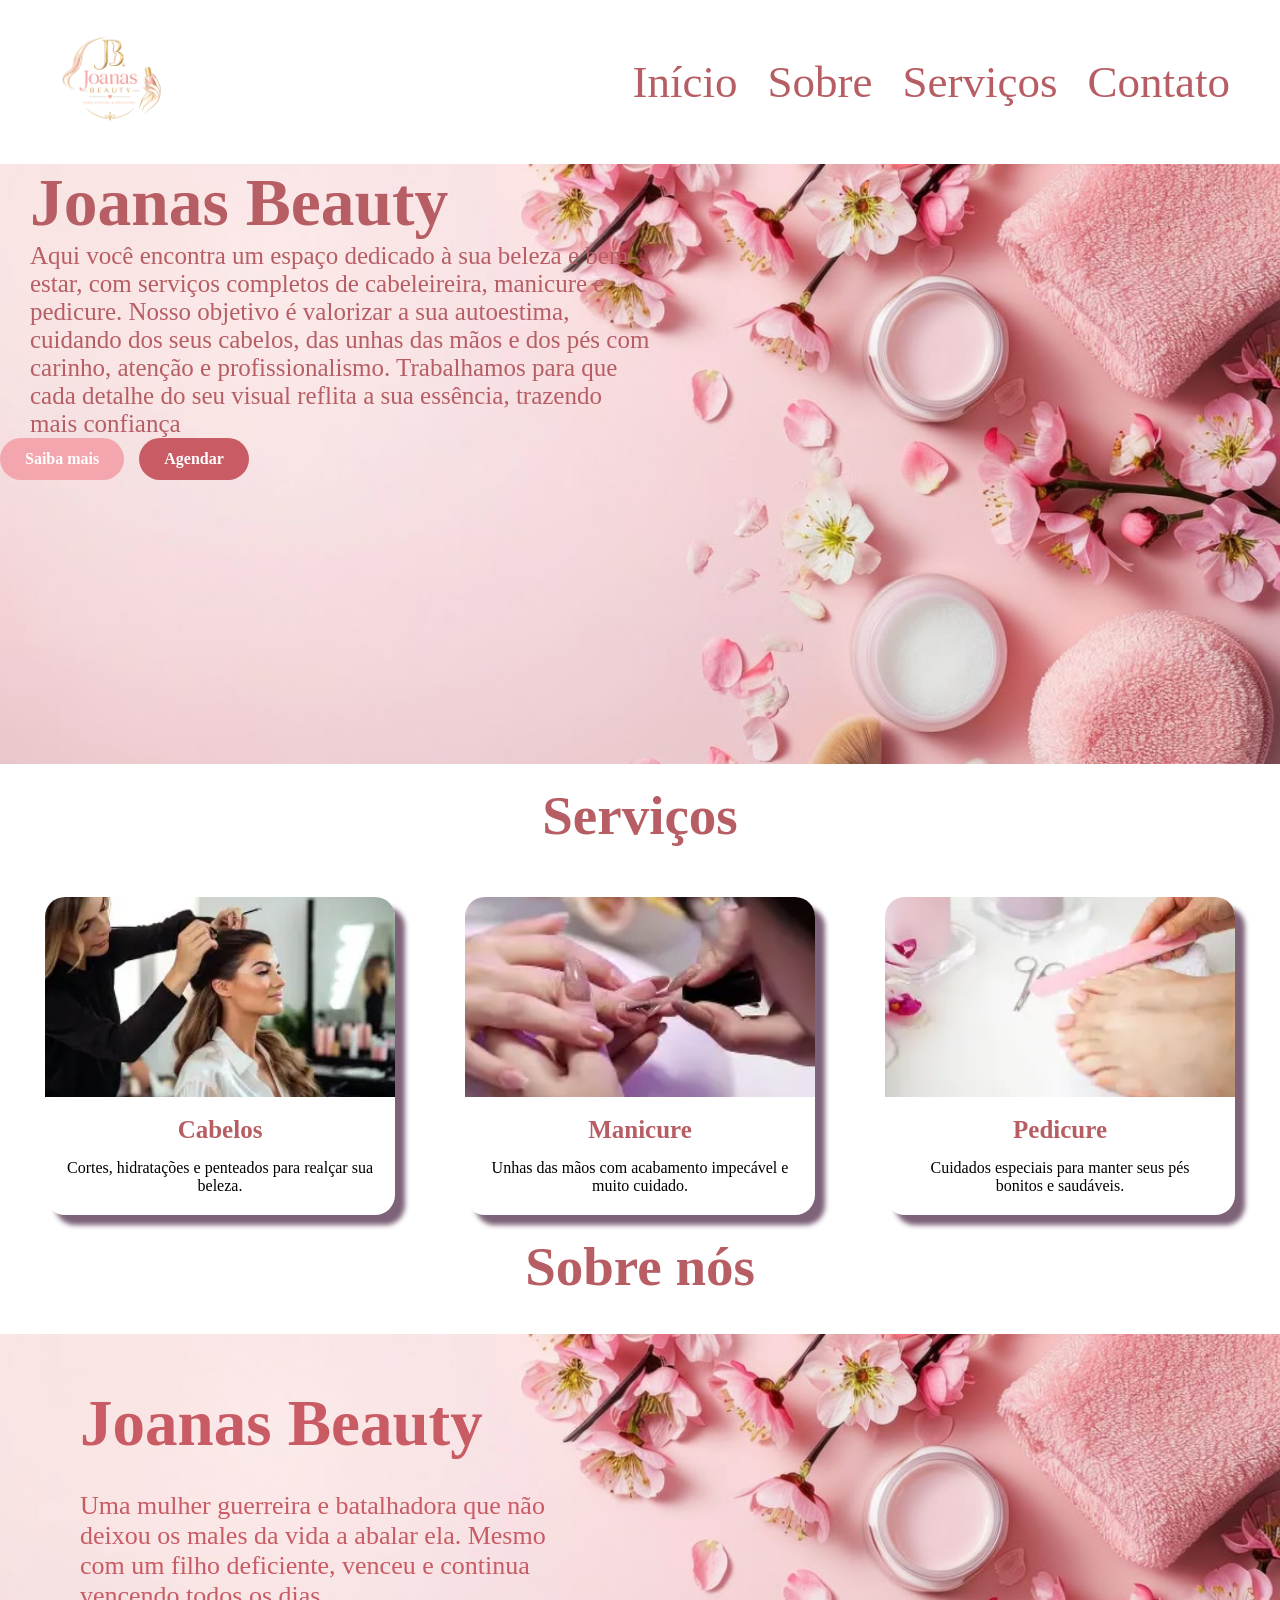
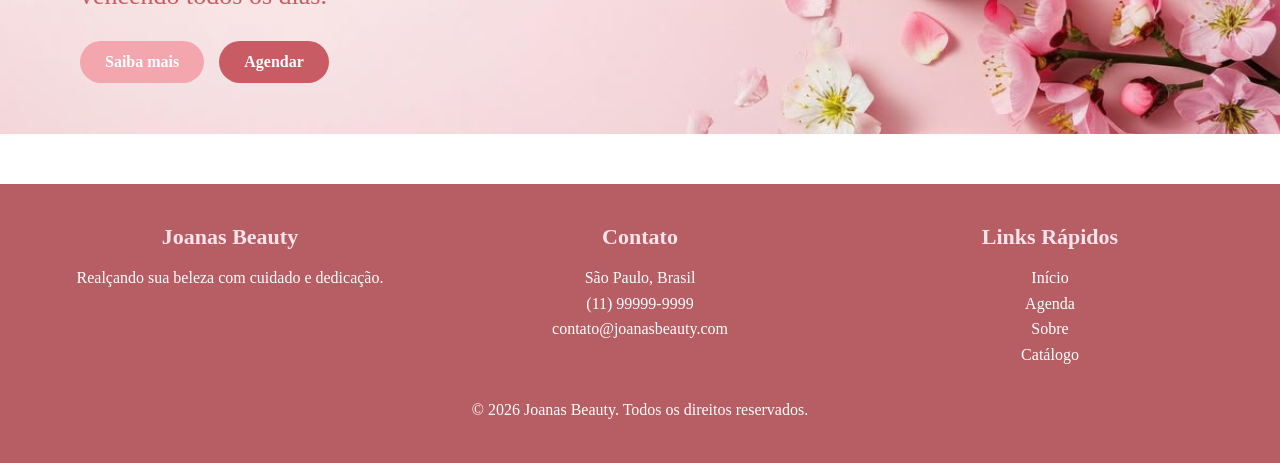
==== index.html @ b9436a94 "trespontozero" ====
<!DOCTYPE html>
<html lang="pt-br">
<head>
    <meta charset="UTF-8">
    <meta name="viewport" content="width=device-width, initial-scale=1.0">
    <title>Início</title>
    <link rel="stylesheet" href="./style.css">
</head>
<body>
    <header>
        <div class="joa">
            <img src="./imagens/ChatGPT Image 19 de jun. de 2026, 20_12_40.png" alt="Logo">
        </div>
        <nav>
            <a href="./index.html">Início</a>
     <a href="#">Sobre</a>
    <a href="./serviços.html">Serviços</a>
    <a href="#">Contato</a>
     </nav>
    </header>
<section class="banner2">
    <div class="pedro">
<h1>Joanas Beauty</h1>
<p>Aqui você encontra um espaço dedicado à sua beleza e bem-estar, com serviços completos de cabeleireira, manicure e pedicure. Nosso objetivo é valorizar a sua autoestima, cuidando dos seus cabelos, das unhas das mãos e dos pés com carinho, atenção e profissionalismo. Trabalhamos para que cada detalhe do seu visual reflita a sua essência, trazendo mais confiança</p>
</div>
<div class="botoes">
            <a href="#" class="btn1">Saiba mais</a>
            <a href="#" class="btn2">Agendar</a>
        </div>
</section>


<h1 class="you">Serviços</h1>
 <div class="cards">
    
<div class="card">
<img src="./imagens/salão.webp" alt="Cabelo">
<h3>Cabelos</h3>
    <p>Cortes, hidratações e penteados para realçar sua beleza.</p>
    </div>

<div class="card">
<img src="./imagens/manicure.webp" alt="Manicure">
<h3>Manicure</h3>
    <p>Unhas das mãos com acabamento impecável e muito cuidado.</p>
    </div>

<div class="card">
<img src="./imagens/pés.webp" alt="Pedicure">
<h3>Pedicure</h3>
    <p>Cuidados especiais para manter seus pés bonitos e saudáveis.</p>
    </div>
</div>
</div>
<h1 class="you">Sobre nós</h1>
<section class="banner1">

    <div class="textos">
        <h1>Joanas Beauty</h1>

        <p>
            Uma mulher guerreira e batalhadora que não deixou os males da vida a abalar ela.
            Mesmo com um filho deficiente, venceu e continua vencendo todos os dias.
        </p>

        <div class="botoes">
            <a href="./sobre" class="btn1">Saiba mais</a>
            <a href="#" class="btn2">Agendar</a>
        </div>
    </div>

</section>

<footer>
  <div class="footer-container">
    <div class="footer-section">
      <h3>Joanas Beauty</h3>
      <p>Realçando sua beleza com cuidado e dedicação.</p>
    </div>
    <div class="footer-section">
      <h3>Contato</h3>
      <p>São Paulo, Brasil</p>
      <p>(11) 99999-9999</p>
      <p>contato@joanasbeauty.com</p>
    </div>
    <div class="footer-section">
      <h3>Links Rápidos</h3>
      <a href="#">Início</a><br>
      <a href="#">Agenda</a><br>
      <a href="#">Sobre</a><br>
      <a href="#">Catálogo</a>
    </div>
  </div>
  <div class="copy">
    <p>&copy; 2026 Joanas Beauty. Todos os direitos reservados.</p>
  </div>
</footer>

</body>
</html>
---- style.css ----
*{
    margin: 0;
    padding: 0;
    box-sizing: border-box;
}
header{
    display: flex;
    justify-content: space-between;
    align-items: center;
    padding: 20px 50px;
    background-color: #ffffff;
    box-shadow: 1px 15px 15px -1px rgba(112, 5, 64, 0.53);
}
.joa img{
    width: 120px;
    height: auto;
}
nav{
    display: flex;
    gap: 30px;
}
nav a{
    text-decoration: none;
    color: #b75e64;
    font-size: 45px;
}
.banner2{
    background-image: url("./imagens/banner2.jpg");
    background-size: cover; 
    height: 600px;
}
.pedro {
    font-size: 45px;        
    padding-left: 30px;
    color: #b75e64;
}
.pedro p{
    color: #b75e64;
    width: 50%;
    font-size: 25px;   
}
.cards{
    display: flex;          /* Coloca os cards lado a lado */
    justify-content: center;
    gap: 70px;              /* Espaço entre os cards */
    margin-top: 50px;
}
.you{
    text-align: center;
    color: #b75e64;
    margin-top: 20px;
    font-size: 55px;
}

.card{
    width: 350px;
    background: white;
    border-radius: 20px;
    overflow: hidden;
    box-shadow: 10px 10px 5px 0px rgba(82,45,75,0.75);
-webkit-box-shadow: 10px 10px 5px 0px rgba(82,45,75,0.75);
-moz-box-shadow: 10px 10px 5px 0px rgba(82,45,75,0.75);
    text-align: center;
}

.card img{
    width: 100%;
    height: 200px;
    object-fit: cover;
}

.card h3{
    margin: 15px 0;
    color: #b75e64;
    font-size: 25px;
}

.card p{
    padding: 0 20px 20px;
}
.banner1{
    height: 400px;
    display: flex;
    align-items: center;
    padding: 0 80px;
    margin-top: 36px;
    background-image: url("./imagens/banner2.jpg");
    background-size: cover;
}

.textos{
    max-width: 500px;
    color: #c85b63; /* rosa elegante */
}

.textos h1{
    font-size: 65px;
    margin-bottom: 30px;
}

.textos p{
    font-size: 26px;
    margin-bottom: 30px;

}

.botoes{
    display: flex;
    gap: 15px;
}

.botoes a{
    text-decoration: none;
    padding: 12px 25px;
    border-radius: 25px;
    font-weight: bold;
    transition: 0.3s;
}

/* botão rosa claro */
.btn1{
    background: #f3a6ad;
    color: white;
}

.btn1:hover{
    background: #e58c95;
}

/* botão rosa escuro */
.btn2{
    background: #c85b63;
    color: white;
}

.btn2:hover{
    background: #a9444d;
}

footer {
    background-color: #b75e64; /* tom rosa escuro */
    color: #fff;
    padding: 40px 20px;
    text-align: center;
    margin-top: 50px;
}

footer .footer-container {
    display: flex;
    justify-content: space-around;
    flex-wrap: wrap;
    gap: 30px;
    max-width: 1200px;
    margin: 0 auto;
}

footer .footer-section {
    flex: 1;
    min-width: 250px;
}

footer h3 {
    margin-bottom: 15px;
    font-size: 22px;
    color: #fce4ec; /* rosa claro para contraste */
}

footer p, 
footer a {
    font-size: 16px;
    color: #fff;
    text-decoration: none;
    line-height: 1.6;
}

footer a:hover {
    color: #f3a6ad; /* efeito hover rosa claro */
}

footer .social-icons {
    display: flex;
    justify-content: center;
    gap: 15px;
    margin-top: 20px;
}

footer .social-icons a {
    background: #f3a6ad;
    color: #fff;
    padding: 10px;
    border-radius: 50%;
    transition: 0.3s;
}

footer .social-icons a:hover {
    background: #fff;
    color: #b75e64;
}

footer .copy {
    margin-top: 30px;
    font-size: 14px;
    color: #fce4ec;
}
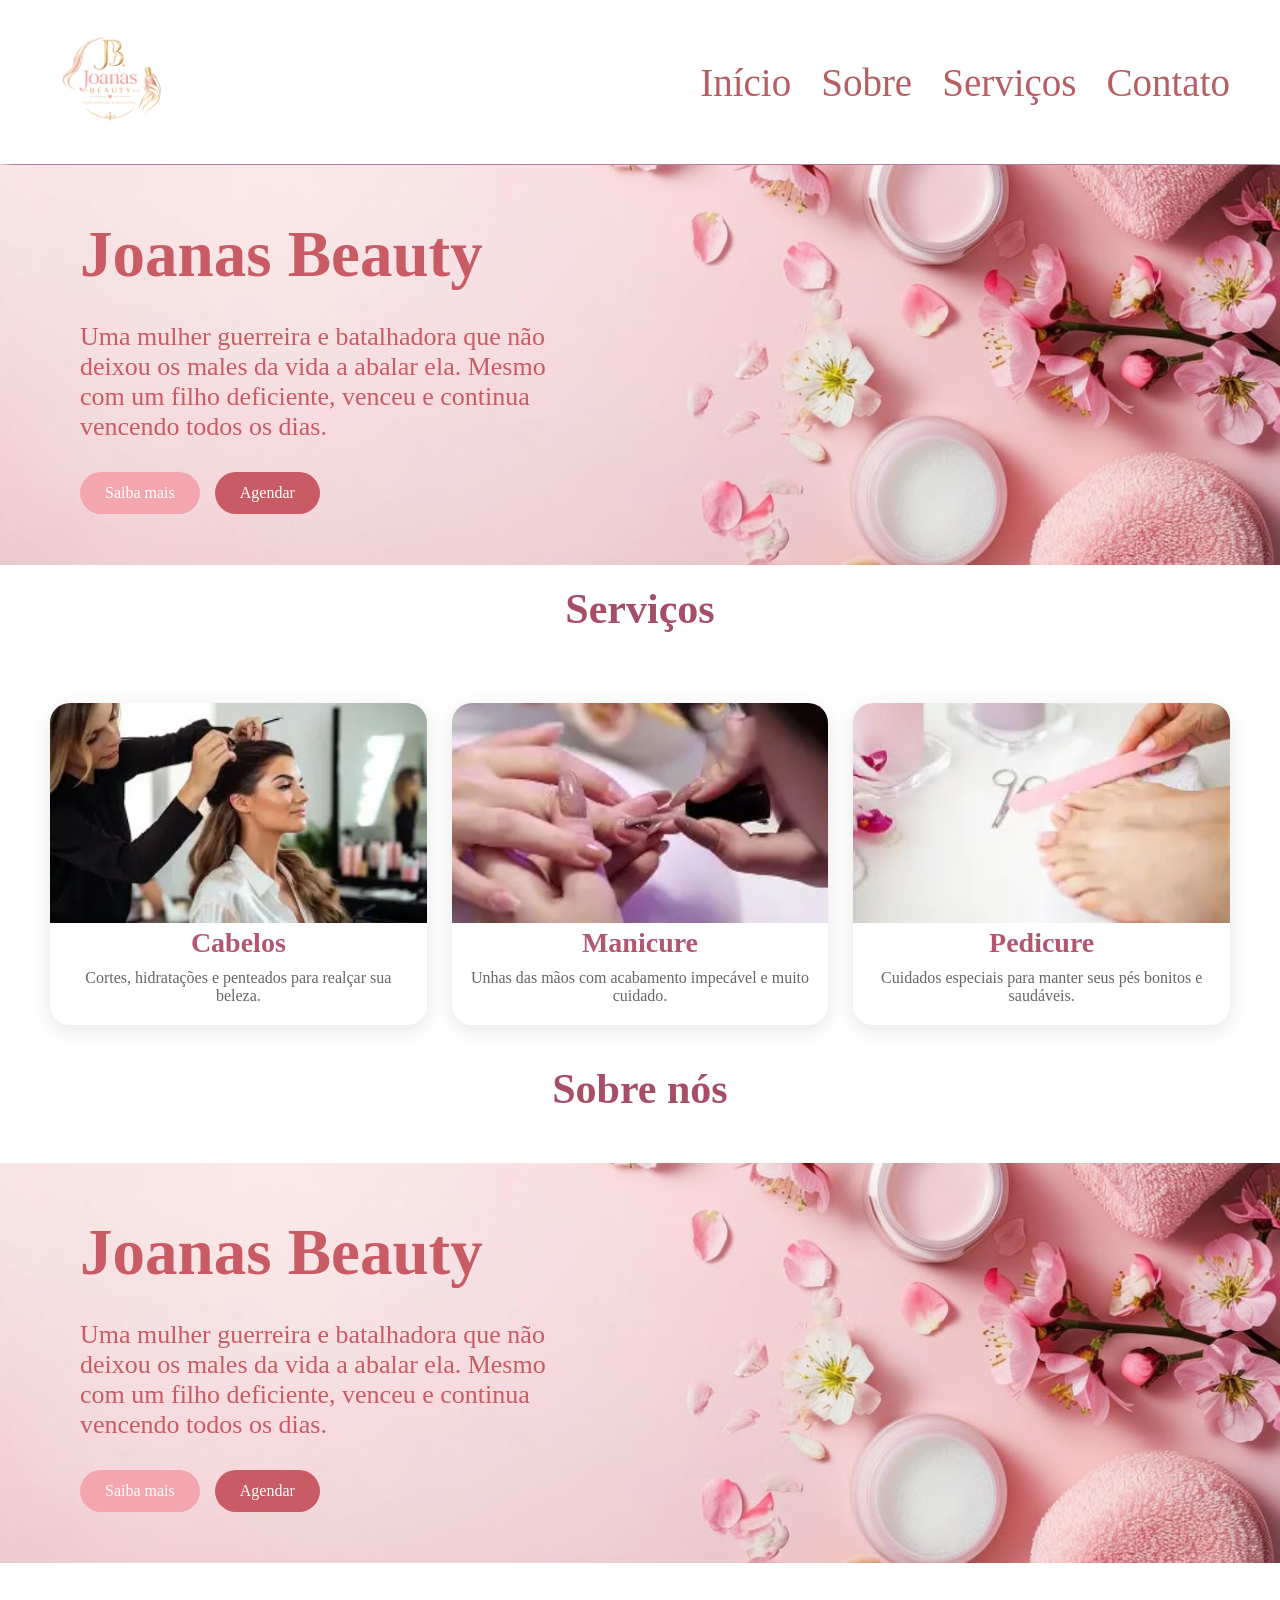
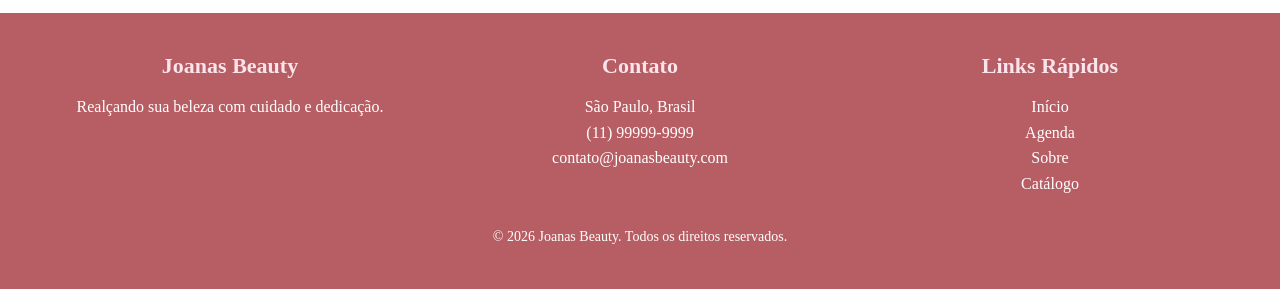
==== commit a689d594: "versao quese final" ====
--- a/index.html
+++ b/index.html
@@ -12,21 +12,28 @@
             <img src="./imagens/ChatGPT Image 19 de jun. de 2026, 20_12_40.png" alt="Logo">
         </div>
         <nav>
-            <a href="./index.html">Início</a>
-     <a href="#">Sobre</a>
+    <a href="./index.html">Início</a>
+     <a href="./sobre.html">Sobre</a>
     <a href="./serviços.html">Serviços</a>
-    <a href="#">Contato</a>
+    <a href="./">Contato</a>
      </nav>
     </header>
-<section class="banner2">
-    <div class="pedro">
-<h1>Joanas Beauty</h1>
-<p>Aqui você encontra um espaço dedicado à sua beleza e bem-estar, com serviços completos de cabeleireira, manicure e pedicure. Nosso objetivo é valorizar a sua autoestima, cuidando dos seus cabelos, das unhas das mãos e dos pés com carinho, atenção e profissionalismo. Trabalhamos para que cada detalhe do seu visual reflita a sua essência, trazendo mais confiança</p>
-</div>
-<div class="botoes">
-            <a href="#" class="btn1">Saiba mais</a>
+<section class="banner1">
+
+    <div class="textos">
+        <h1>Joanas Beauty</h1>
+
+        <p>
+            Uma mulher guerreira e batalhadora que não deixou os males da vida a abalar ela.
+            Mesmo com um filho deficiente, venceu e continua vencendo todos os dias.
+        </p>
+
+        <div class="botoes">
+            <a href="./sobre" class="btn1">Saiba mais</a>
             <a href="#" class="btn2">Agendar</a>
         </div>
+    </div>
+
 </section>
 
 
@@ -85,7 +92,7 @@
     </div>
     <div class="footer-section">
       <h3>Links Rápidos</h3>
-      <a href="#">Início</a><br>
+      <a href="./index.html">Início</a><br>
       <a href="#">Agenda</a><br>
       <a href="#">Sobre</a><br>
       <a href="#">Catálogo</a>
--- a/style.css
+++ b/style.css
@@ -1,204 +1,401 @@
 *{
-    margin: 0;
-    padding: 0;
-    box-sizing: border-box;
+    margin:0;
+    padding:0;
+    box-sizing:border-box;
 }
 header{
-    display: flex;
-    justify-content: space-between;
-    align-items: center;
-    padding: 20px 50px;
-    background-color: #ffffff;
-    box-shadow: 1px 15px 15px -1px rgba(112, 5, 64, 0.53);
-}
+    display:flex;
+    justify-content:space-between;
+    align-items:center;
+    padding:20px 50px;
+    background:#fff;
+    box-shadow:1px 15px 15px -1px rgba(112,5,64,.53);
+}
+
 .joa img{
-    width: 120px;
-    height: auto;
-}
+    width:120px;
+    height:auto;
+}
+
 nav{
-    display: flex;
-    gap: 30px;
-}
+    display:flex;
+    gap:30px;
+}
+
+nav ul{
+    display:flex;
+    gap:30px;
+    list-style:none;
+}
+
 nav a{
-    text-decoration: none;
-    color: #b75e64;
-    font-size: 45px;
+    text-decoration:none;
+    color:#b75e64;
+    font-size:39px;
+    font-weight:500;
+}
+.banner1{
+    background-image:url("./imagens/banner2.jpg");
+    background-size:cover;
+    background-position:center;
 }
 .banner2{
-    background-image: url("./imagens/banner2.jpg");
-    background-size: cover; 
-    height: 600px;
-}
-.pedro {
-    font-size: 45px;        
-    padding-left: 30px;
-    color: #b75e64;
-}
+    background-image:url("./imagens/banner2.jpg");
+    background-size:cover;
+    background-position:center;
+}
+
+.banner1{
+    height:400px;
+    display:flex;
+    align-items:center;
+    padding:0 80px;
+    margin-top:1px;
+}
+
+.banner2{
+    height:600px;
+}
+
+.textos{
+    max-width:500px;
+    color:#c85b63;
+}
+
+.textos h1{
+    font-size:65px;
+    margin-bottom:30px;
+}
+
+.textos p{
+    font-size:26px;
+    margin-bottom:30px;
+}
+
+.pedro{
+    font-size:45px;
+    padding-left:30px;
+    color:#b75e64;
+}
+
 .pedro p{
-    color: #b75e64;
-    width: 50%;
-    font-size: 25px;   
-}
+    width:50%;
+    font-size:25px;
+    color:#b75e64;
+}
+
+/* ================= BOTÕES ================= */
+
+.botoes{
+    display:flex;
+    gap:15px;
+}
+
+.botoes a,
+.card a,
+.btn-whatsapp{
+    text-decoration:none;
+    border-radius:30px;
+    transition:.3s;
+}
+
+.btn1{
+    background:#f3a6ad;
+    color:#fff;
+    padding:12px 25px;
+}
+
+.btn1:hover{
+    background:#e58c95;
+}
+
+.btn2{
+    background:#c85b63;
+    color:#fff;
+    padding:12px 25px;
+}
+
+.btn2:hover{
+    background:#a9444d;
+}
+
+/* ================= HERO ================= */
+
+.hero{
+    height:450px;
+    display:flex;
+    align-items:center;
+    background:
+    linear-gradient(
+        rgba(255,230,238,.85),
+        rgba(255,230,238,.85)
+    ),
+    url("./imagens/banner2.jpg");
+    background-size:cover;
+    background-position:center;
+}
+
+.hero-content{
+    max-width:600px;
+    padding-left:50px;
+}
+
+.hero span{
+    color:#b56a80;
+}
+
+.hero h1{
+    font-size:60px;
+    color:#a64e67;
+    margin:20px 0;
+}
+
+.hero p{
+    font-size:20px;
+}
+
+/* ================= TÍTULOS ================= */
+
+.you,
+.services h2{
+    text-align:center;
+    color:#a64e67;
+    margin-top:20px;
+    margin-bottom:50px;
+    font-size:42px;
+}
+
+/* ================= CARDS ================= */
+
 .cards{
-    display: flex;          /* Coloca os cards lado a lado */
-    justify-content: center;
-    gap: 70px;              /* Espaço entre os cards */
-    margin-top: 50px;
-}
-.you{
-    text-align: center;
-    color: #b75e64;
-    margin-top: 20px;
-    font-size: 55px;
+    display:grid;
+    grid-template-columns:repeat(auto-fit,minmax(260px,1fr));
+    gap:25px;
+    padding:20px 50px;
 }
 
 .card{
-    width: 350px;
-    background: white;
-    border-radius: 20px;
-    overflow: hidden;
-    box-shadow: 10px 10px 5px 0px rgba(82,45,75,0.75);
--webkit-box-shadow: 10px 10px 5px 0px rgba(82,45,75,0.75);
--moz-box-shadow: 10px 10px 5px 0px rgba(82,45,75,0.75);
-    text-align: center;
+    background:#fff;
+    border-radius:20px;
+    overflow:hidden;
+    text-align:center;
+    box-shadow:0 5px 20px rgba(0,0,0,.1);
+    transition:.3s;
+}
+
+.card:hover{
+    transform:translateY(-8px);
 }
 
 .card img{
-    width: 100%;
-    height: 200px;
-    object-fit: cover;
+    width:100%;
+    height:220px;
+    object-fit:cover;
+}
+
+.card-content{
+    padding:25px;
+}
+
+.icon{
+    width:70px;
+    height:70px;
+    background:#ffe7ee;
+    color:#c96d87;
+    border-radius:50%;
+    display:flex;
+    align-items:center;
+    justify-content:center;
+    margin:-60px auto 20px;
+    font-size:28px;
 }
 
 .card h3{
-    margin: 15px 0;
-    color: #b75e64;
-    font-size: 25px;
+    margin-bottom:10px;
+    color:#b15771;
+    font-size:28px;
 }
 
 .card p{
-    padding: 0 20px 20px;
-}
-.banner1{
-    height: 400px;
-    display: flex;
-    align-items: center;
-    padding: 0 80px;
-    margin-top: 36px;
-    background-image: url("./imagens/banner2.jpg");
-    background-size: cover;
-}
-
-.textos{
-    max-width: 500px;
-    color: #c85b63; /* rosa elegante */
-}
-
-.textos h1{
-    font-size: 65px;
-    margin-bottom: 30px;
-}
-
-.textos p{
-    font-size: 26px;
-    margin-bottom: 30px;
-
-}
-
-.botoes{
-    display: flex;
-    gap: 15px;
-}
-
-.botoes a{
-    text-decoration: none;
-    padding: 12px 25px;
-    border-radius: 25px;
-    font-weight: bold;
-    transition: 0.3s;
-}
-
-/* botão rosa claro */
-.btn1{
-    background: #f3a6ad;
-    color: white;
-}
-
-.btn1:hover{
-    background: #e58c95;
-}
-
-/* botão rosa escuro */
-.btn2{
-    background: #c85b63;
-    color: white;
-}
-
-.btn2:hover{
-    background: #a9444d;
-}
-
-footer {
-    background-color: #b75e64; /* tom rosa escuro */
-    color: #fff;
-    padding: 40px 20px;
-    text-align: center;
-    margin-top: 50px;
-}
-
-footer .footer-container {
-    display: flex;
-    justify-content: space-around;
-    flex-wrap: wrap;
-    gap: 30px;
-    max-width: 1200px;
-    margin: 0 auto;
-}
-
-footer .footer-section {
-    flex: 1;
-    min-width: 250px;
-}
-
-footer h3 {
-    margin-bottom: 15px;
-    font-size: 22px;
-    color: #fce4ec; /* rosa claro para contraste */
-}
-
-footer p, 
-footer a {
-    font-size: 16px;
-    color: #fff;
-    text-decoration: none;
-    line-height: 1.6;
-}
-
-footer a:hover {
-    color: #f3a6ad; /* efeito hover rosa claro */
-}
-
-footer .social-icons {
-    display: flex;
-    justify-content: center;
-    gap: 15px;
-    margin-top: 20px;
-}
-
-footer .social-icons a {
-    background: #f3a6ad;
-    color: #fff;
-    padding: 10px;
-    border-radius: 50%;
-    transition: 0.3s;
-}
-
-footer .social-icons a:hover {
-    background: #fff;
-    color: #b75e64;
-}
-
-footer .copy {
-    margin-top: 30px;
-    font-size: 14px;
-    color: #fce4ec;
-}
+    color:#666;
+    margin-bottom:20px;
+    padding:0 15px;
+}
+
+.card a{
+    display:inline-block;
+    padding:12px 24px;
+    background:#cf6d89;
+    color:#fff;
+}
+
+/* ================= CTA ================= */
+
+.cta{
+    padding:80px 50px;
+}
+
+.cta-content{
+    background:linear-gradient(
+        135deg,
+        #fff3f6,
+        #ffe7ee
+    );
+    border-radius:25px;
+    padding:50px;
+    display:flex;
+    gap:30px;
+    align-items:center;
+}
+
+.calendar{
+    font-size:80px;
+    color:#cf6d89;
+}
+
+.cta h2{
+    color:#a64e67;
+    margin-bottom:15px;
+    font-size:40px;
+}
+
+.cta p{
+    margin-bottom:20px;
+}
+
+.btn-whatsapp{
+    display:inline-flex;
+    align-items:center;
+    gap:10px;
+    padding:14px 28px;
+    background:#25D366;
+    color:#fff;
+    font-weight:600;
+}
+footer{
+    background:#b75e64;
+    color:#fff;
+    padding:40px 20px;
+    text-align:center;
+    margin-top:50px;
+}
+
+.footer-container{
+    display:flex;
+    justify-content:space-around;
+    flex-wrap:wrap;
+    gap:30px;
+    max-width:1200px;
+    margin:0 auto;
+}
+
+.footer-section{
+    flex:1;
+    min-width:250px;
+}
+
+footer h3{
+    margin-bottom:15px;
+    font-size:22px;
+    color:#fce4ec;
+}
+
+footer p,
+footer a{
+    color:#fff;
+    text-decoration:none;
+    line-height:1.6;
+}
+
+footer a:hover{
+    color:#f3a6ad;
+}
+
+.social-icons{
+    display:flex;
+    justify-content:center;
+    gap:15px;
+    margin-top:20px;
+}
+
+.social-icons a{
+    background:#f3a6ad;
+    color:#fff;
+    padding:10px;
+    border-radius:50%;
+}
+
+.social-icons a:hover{
+    background:#fff;
+    color:#b75e64;
+}
+
+.copy{
+    margin-top:30px;
+    font-size:14px;
+    color:#fce4ec;
+}
+.servicos-home{
+    padding:80px 20px;
+    text-align:center;
+}
+
+.titulo-servicos{
+    font-size:60px;
+    color:#9d434b;
+    margin-bottom:20px;
+}
+
+.subtitulo-servicos{
+    font-size:24px;
+    color:#444;
+    margin-bottom:60px;
+}
+
+.cards-servicos{
+    display:flex;
+    justify-content:center;
+    gap:40px;
+    flex-wrap:wrap;
+}
+
+.card-servico{
+    width:450px;
+    background:#ffffff;
+    border-radius:20px;
+    padding:40px;
+    box-shadow:0 5px 15px rgba(0,0,0,.1);
+}
+
+.card-servico img{
+    width:350px;
+    height:250px;
+    margin-bottom:20px;
+}
+
+.card-servico h3{
+    font-size:45px;
+    color:#b75e64;
+    margin-bottom:20px;
+}
+
+.card-servico p{
+    font-size:24px;
+    margin-bottom:30px;
+    color:#444;
+}
+
+.btn-servico{
+    display:inline-block;
+    background:#c85b63;
+    color:#fff;
+    text-decoration:none;
+    padding:15px 35px;
+    border-radius:30px;
+    font-size:20px;
+    transition:.3s;
+}
+
+.btn-servico:hover{
+    background:#a9444d;
+}
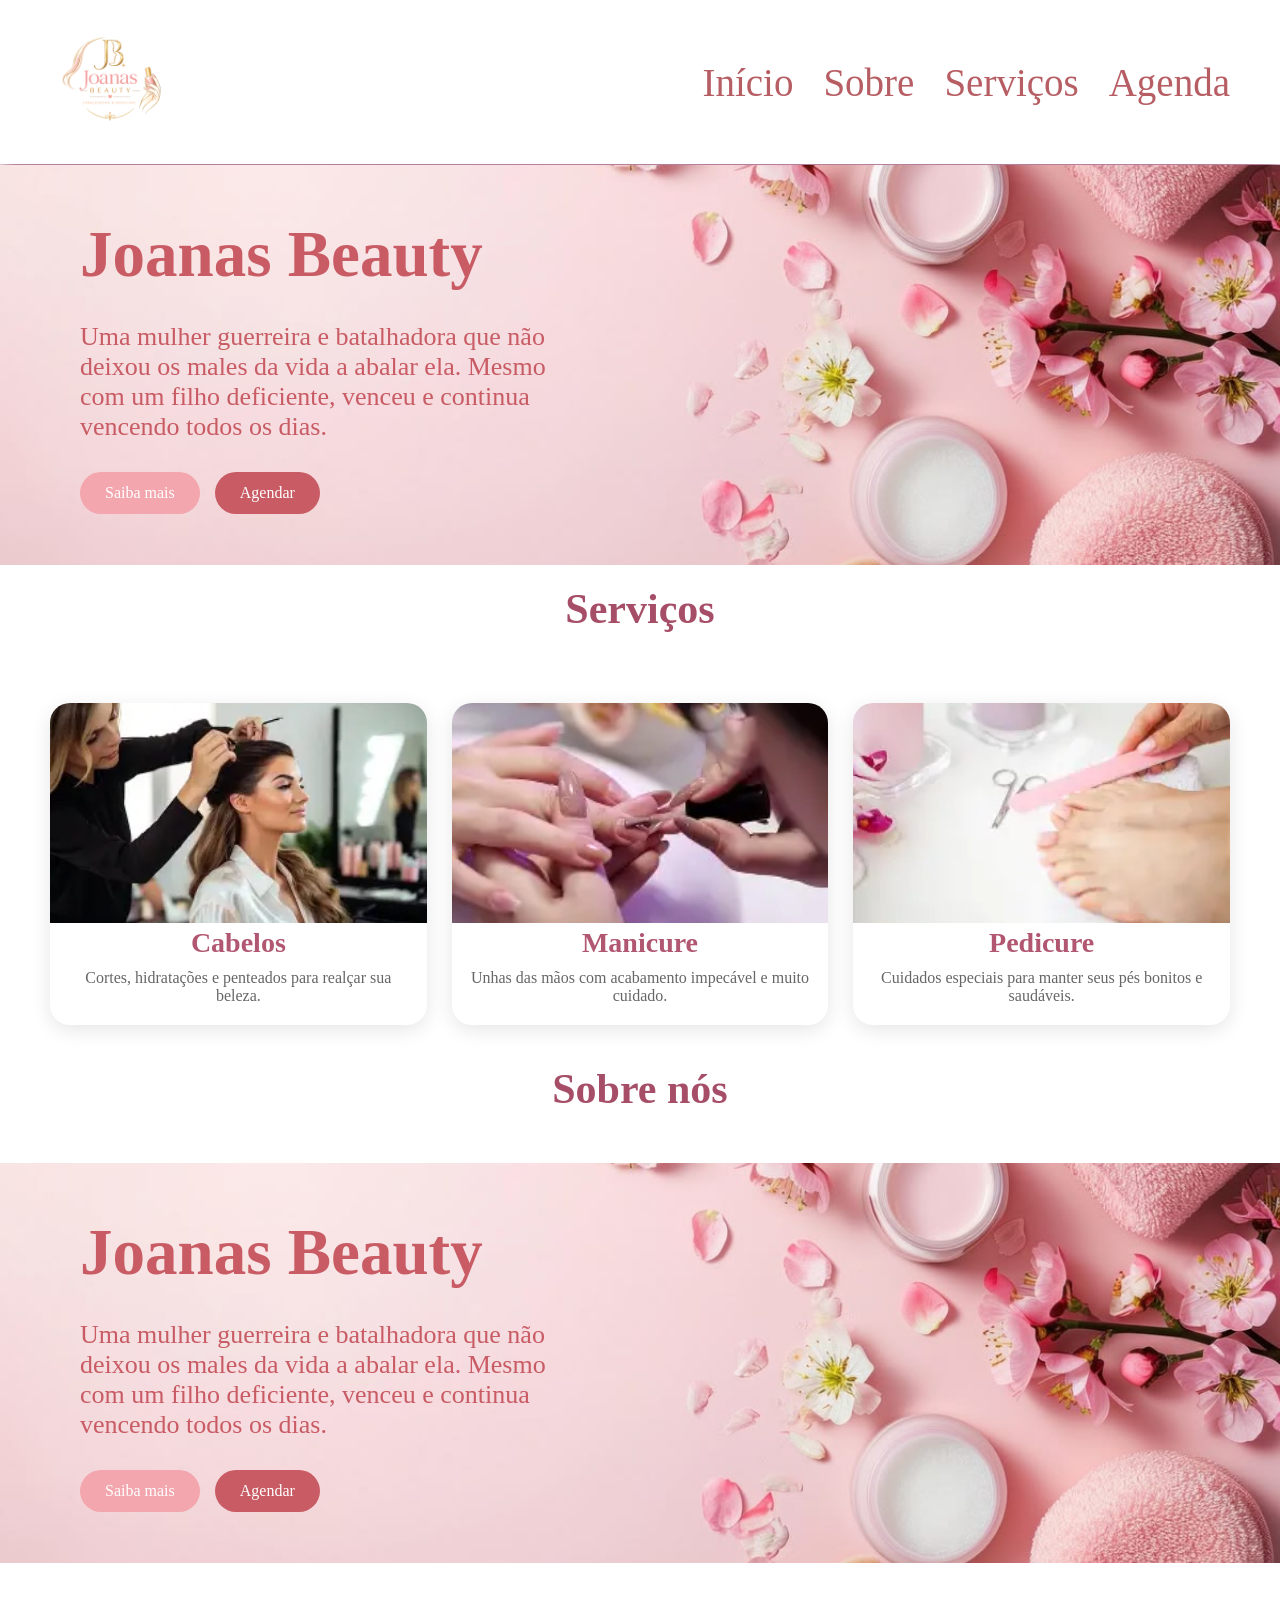
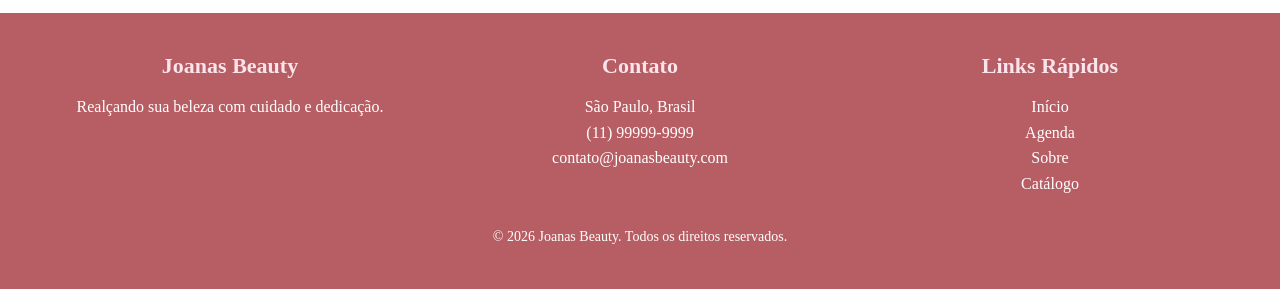
==== commit 85a5dc02: "quase pronto" ====
--- a/index.html
+++ b/index.html
@@ -15,7 +15,7 @@
     <a href="./index.html">Início</a>
      <a href="./sobre.html">Sobre</a>
     <a href="./serviços.html">Serviços</a>
-    <a href="./">Contato</a>
+    <a href="./agenda.html">Agenda</a>
      </nav>
     </header>
 <section class="banner1">
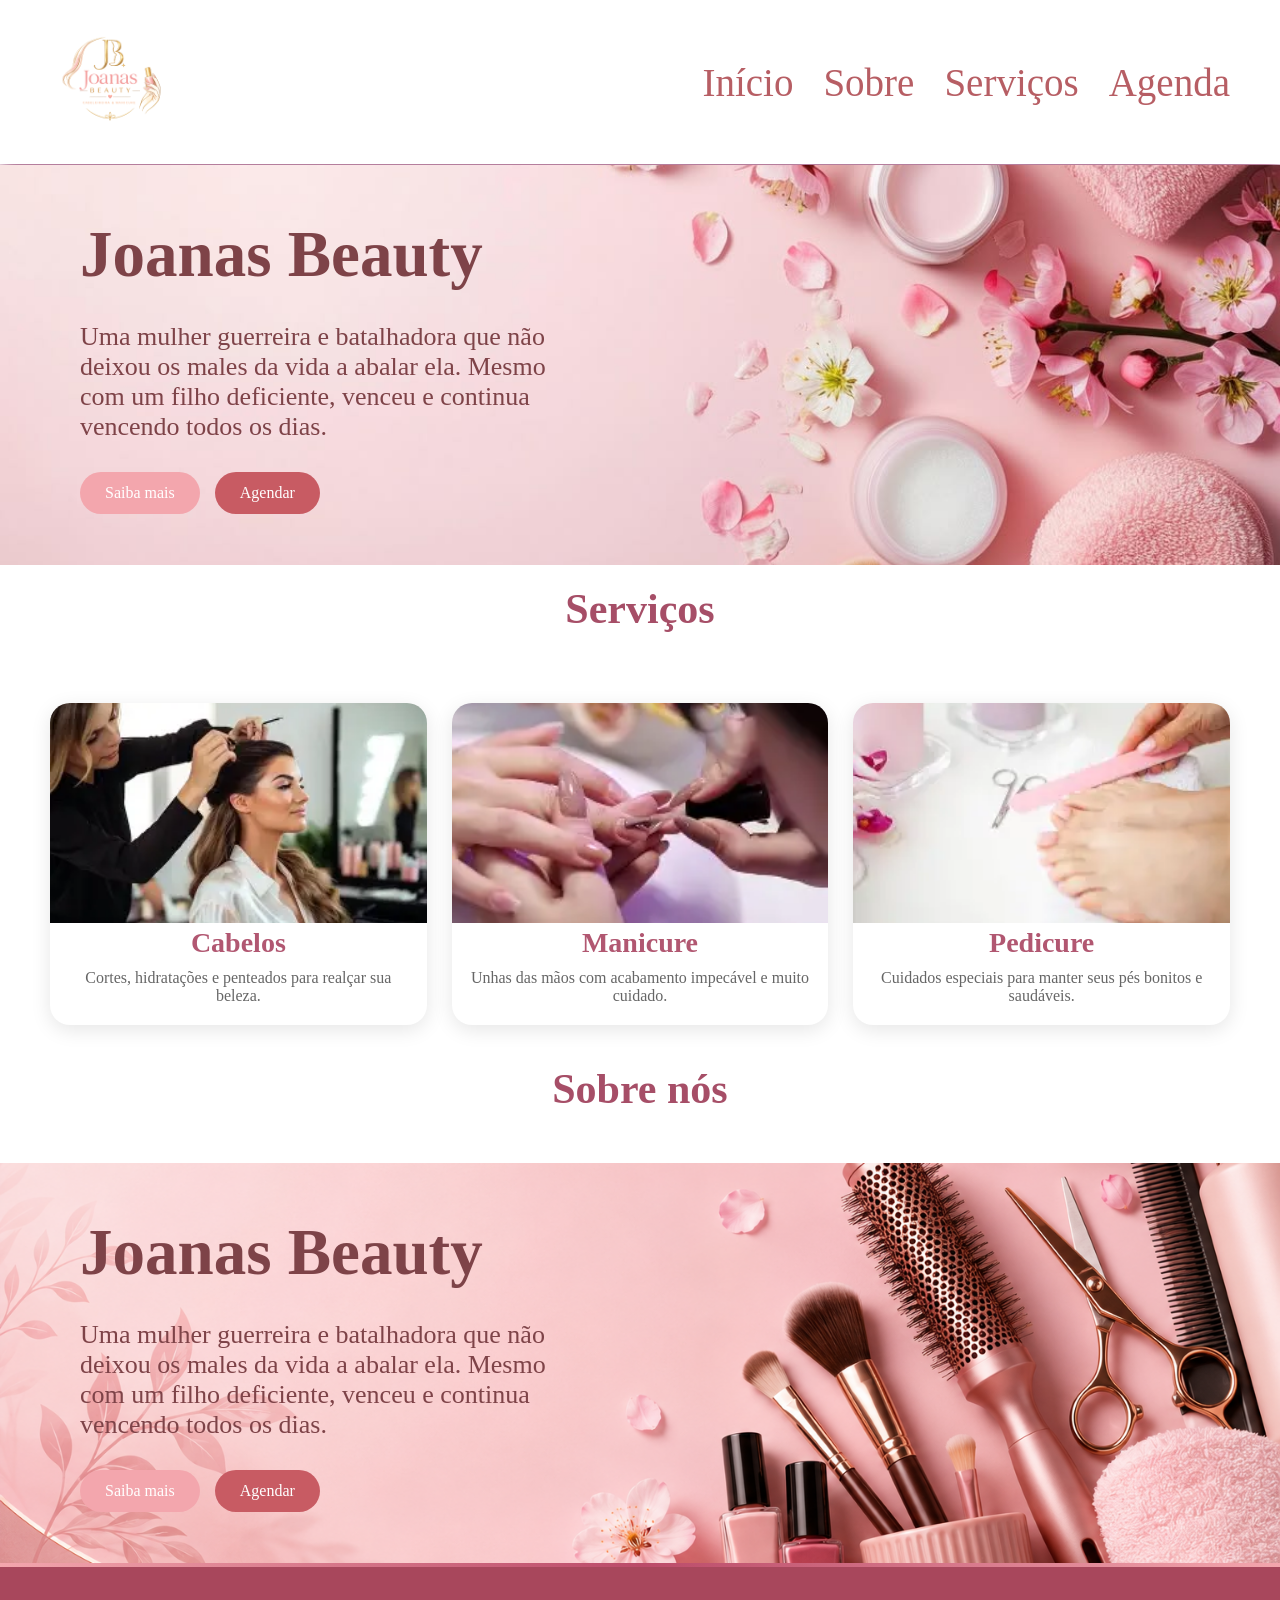
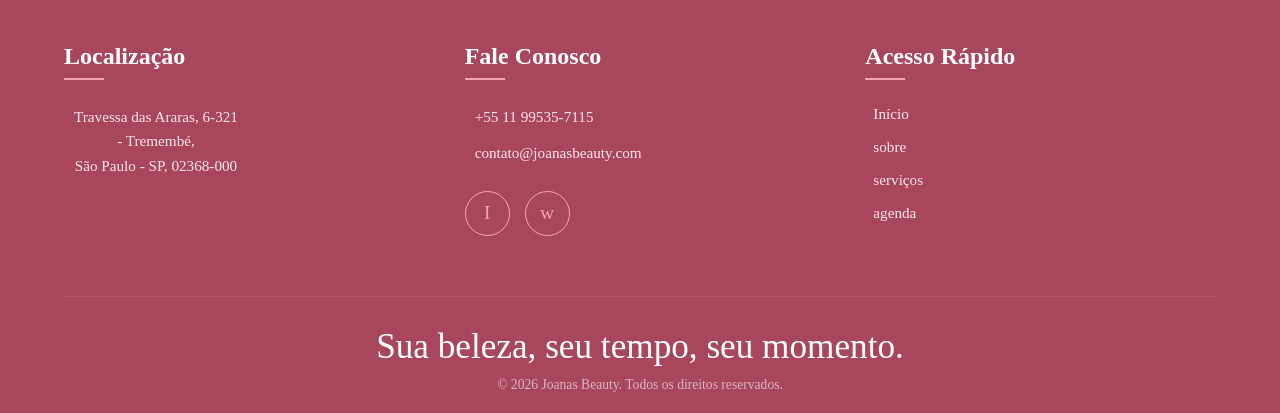
==== commit cfed76ef: "quase la" ====
--- a/index.html
+++ b/index.html
@@ -18,7 +18,7 @@
     <a href="./agenda.html">Agenda</a>
      </nav>
     </header>
-<section class="banner1">
+<section class="banner2">
 
     <div class="textos">
         <h1>Joanas Beauty</h1>
@@ -29,8 +29,8 @@
         </p>
 
         <div class="botoes">
-            <a href="./sobre" class="btn1">Saiba mais</a>
-            <a href="#" class="btn2">Agendar</a>
+            <a href="./sobre.html" class="btn1">Saiba mais</a>
+            <a href="./agenda.html" class="btn2">Agendar</a>
         </div>
     </div>
 
@@ -71,37 +71,49 @@
         </p>
 
         <div class="botoes">
-            <a href="./sobre" class="btn1">Saiba mais</a>
-            <a href="#" class="btn2">Agendar</a>
+            <a href="./sobre.html" class="btn1">Saiba mais</a>
+            <a href="./agenda.html" class="btn2">Agendar</a>
         </div>
     </div>
 
 </section>
 
-<footer>
-  <div class="footer-container">
-    <div class="footer-section">
-      <h3>Joanas Beauty</h3>
-      <p>Realçando sua beleza com cuidado e dedicação.</p>
-    </div>
-    <div class="footer-section">
-      <h3>Contato</h3>
-      <p>São Paulo, Brasil</p>
-      <p>(11) 99999-9999</p>
-      <p>contato@joanasbeauty.com</p>
-    </div>
-    <div class="footer-section">
-      <h3>Links Rápidos</h3>
-      <a href="./index.html">Início</a><br>
-      <a href="#">Agenda</a><br>
-      <a href="#">Sobre</a><br>
-      <a href="#">Catálogo</a>
-    </div>
-  </div>
-  <div class="copy">
-    <p>&copy; 2026 Joanas Beauty. Todos os direitos reservados.</p>
-  </div>
-</footer>
+<footer class="footer-chique">
+        <div class="footer-container">
+  
+          <div class="footer-section">
+            <h3>Localização</h3>
+            <p  style="text-align: center;"><i class="fa-solid fa-map-location-dot"></i> Travessa das Araras, 6-321 <br> - Tremembé,<br> São Paulo - SP, 02368-000</p>
+            </div>
+  
+          <div class="footer-section">
+            <h3>Fale Conosco</h3>
+            <p><i class="fa-brands fa-whatsapp"></i> +55 11 99535-7115</p>
+            <p><i class="fa-regular fa-envelope"></i> contato@joanasbeauty.com</p>
+            
+            <div class="social-icons">
+              <a href="https://instagram.com/Joanaeedivaldo" target="_blank" title="Instagram">I</i></a>
+              <a href="https://wa.me/5511995357115" target="_blank" title="WhatsApp">w</a>
+            </div>
+          </div>
+  
+          <div class="footer-section">
+            <h3>Acesso Rápido</h3>
+            <div class="footer-links">
+                <a href="./index.html"><i class="fa-solid fa-angle-right"></i> Início</a>
+                <a href="./sobre.html"><i class="fa-solid fa-angle-right"></i>sobre</a>
+                <a href="./serviços.html"><i class="fa-solid fa-angle-right"></i> serviços</a>
+                <a href="./agenda.html"><i class="fa-solid fa-angle-right"></i> agenda</a>
+            </div>
+          </div>
+  
+        </div>
+  
+        <div class="footer-copy">
+          <p>Sua beleza, seu tempo, seu momento. <i class="fa-solid fa-heart" style="color: #f3a6ad;"></i></p>
+          <p>&copy; 2026 Joanas Beauty. Todos os direitos reservados.</p>
+        </div>
+      </footer>
 
 </body>
 </html>
--- a/style.css
+++ b/style.css
@@ -35,7 +35,12 @@
     font-weight:500;
 }
 .banner1{
-    background-image:url("./imagens/banner2.jpg");
+    background-image:url("./imagens/banner\ servicos.png");
+    background-size:cover;
+    background-position:center;
+}
+.banner3{
+    background-image:url("./imagens/banner\ servico\ homem.png");
     background-size:cover;
     background-position:center;
 }
@@ -44,7 +49,13 @@
     background-size:cover;
     background-position:center;
 }
-
+.banner3{
+    height:400px;
+    display:flex;
+    align-items:center;
+    padding:0 80px;
+    margin-top:1px;
+}
 .banner1{
     height:400px;
     display:flex;
@@ -54,12 +65,16 @@
 }
 
 .banner2{
-    height:600px;
+    height:400px;
+    display:flex;
+    align-items:center;
+    padding:0 80px;
+    margin-top:1px;
 }
 
 .textos{
     max-width:500px;
-    color:#c85b63;
+    color:#7e4348;
 }
 
 .textos h1{
@@ -272,69 +287,200 @@
     color:#fff;
     font-weight:600;
 }
-footer{
-    background:#b75e64;
-    color:#fff;
-    padding:40px 20px;
-    text-align:center;
-    margin-top:50px;
-}
-
-.footer-container{
-    display:flex;
-    justify-content:space-around;
-    flex-wrap:wrap;
-    gap:30px;
-    max-width:1200px;
-    margin:0 auto;
-}
-
-.footer-section{
-    flex:1;
-    min-width:250px;
-}
-
-footer h3{
-    margin-bottom:15px;
-    font-size:22px;
-    color:#fce4ec;
-}
-
-footer p,
-footer a{
-    color:#fff;
-    text-decoration:none;
-    line-height:1.6;
-}
-
-footer a:hover{
-    color:#f3a6ad;
-}
-
-.social-icons{
-    display:flex;
-    justify-content:center;
-    gap:15px;
-    margin-top:20px;
-}
-
-.social-icons a{
-    background:#f3a6ad;
-    color:#fff;
-    padding:10px;
-    border-radius:50%;
-}
-
-.social-icons a:hover{
-    background:#fff;
-    color:#b75e64;
-}
-
-.copy{
-    margin-top:30px;
-    font-size:14px;
-    color:#fce4ec;
-}
+        .footer-chique {
+            background-color: #a8475c; /* Um tom de vinho um pouco mais fechado e elegante */
+            color: #fff;
+            padding: 80px 5% 20px 5%;
+            font-family: var(--fonte-texto);
+            position: relative;
+        }
+
+        /* Um detalhe rosado super delicado no topo do rodapé */
+        .footer-chique::before {
+            content: '';
+            position: absolute;
+            top: 0;
+            left: 0;
+            width: 100%;
+            height: 4px;
+            background: linear-gradient(90deg, #f3a6ad, #bb4b69, #f3a6ad); 
+        }
+
+        .footer-container {
+            display: flex;
+            justify-content: space-between;
+            flex-wrap: wrap;
+            gap: 50px;
+            max-width: 1200px;
+            margin: 0 auto;
+        }
+
+        .footer-section {
+            flex: 1;
+            min-width: 250px;
+        }
+
+        .footer-section h3 {
+            font-family: var(--fonte-titulo);
+            font-size: 1.5rem;
+            color: #fff;
+            margin-bottom: 25px;
+            position: relative;
+            padding-bottom: 10px;
+        }
+
+        /* Linha delicada debaixo dos títulos do rodapé */
+        .footer-section h3::after {
+            content: '';
+            position: absolute;
+            bottom: 0;
+            left: 0;
+            width: 40px;
+            height: 2px;
+            background-color: #f3a6ad;
+        }
+
+        .footer-section p {
+            color: #ffe6eb;
+            line-height: 1.6;
+            font-size: 0.95rem;
+            margin-bottom: 12px;
+            display: flex;
+            align-items: center;
+            gap: 10px;
+        }
+
+        .footer-section i {
+            color: #f3a6ad; /* Ícones em rosa claro */
+            font-size: 1.1rem;
+        }
+
+        /* ----- Links Rápidos ----- */
+        .footer-links {
+            display: flex;
+            flex-direction: column;
+            gap: 15px;
+        }
+
+        .footer-links a {
+            color: #ffe6eb;
+            text-decoration: none;
+            font-size: 0.95rem;
+            transition: all 0.3s ease;
+            display: flex;
+            align-items: center;
+            gap: 8px;
+        }
+
+        .footer-links a i {
+            font-size: 0.7rem;
+            margin: 0;
+            transition: transform 0.3s ease;
+        }
+
+        /* Efeito chique: o link dá uma leve deslizada para a direita quando o mouse passa */
+        .footer-links a:hover {
+            color: #fff;
+            transform: translateX(8px); 
+        }
+
+        .footer-links a:hover i {
+            color: #fff;
+        }
+
+        /* ----- Redes Sociais ----- */
+        .social-icons {
+            display: flex;
+            gap: 15px;
+            margin-top: 25px;
+        }
+
+        .social-icons a {
+            width: 45px;
+            height: 45px;
+            background-color: transparent;
+            border: 1px solid #f3a6ad;
+            color: #f3a6ad;
+            border-radius: 50%;
+            display: flex;
+            align-items: center;
+            justify-content: center;
+            font-size: 1.2rem;
+            transition: all 0.3s ease;
+            text-decoration: none;
+        }
+
+        .social-icons a i {
+            margin: 0; 
+            color: inherit;
+        }
+
+        /* Efeito de preencher o botão e dar um "pulinho" pra cima */
+        .social-icons a:hover {
+            background-color: #f3a6ad;
+            color: #a8475c;
+            transform: translateY(-5px);
+            box-shadow: 0 5px 15px rgba(0,0,0,0.2);
+        }
+
+        /* ----- Copyright e Frase Final ----- */
+        .footer-copy {
+            margin-top: 60px;
+            padding-top: 30px;
+            border-top: 1px solid rgba(255, 255, 255, 0.1);
+            text-align: center;
+        }
+
+        .footer-copy p:first-child {
+            font-family: var(--fonte-detalhe); /* A fonte cursiva elegante */
+            font-size: 2.2rem;
+            color: #fff;
+            margin-bottom: 10px;
+        }
+
+        .footer-copy p:last-child {
+            font-size: 0.85rem;
+            color: rgba(255, 255, 255, 0.6);
+            font-family: var(--fonte-texto);
+        }
+
+        /* ================= RESPONSIVIDADE (Celulares) ================= */
+        @media (max-width: 768px) {
+            .footer-container {
+                flex-direction: column;
+                text-align: center;
+                gap: 50px;
+            }
+
+            .footer-section h3::after {
+                left: 50%;
+                transform: translateX(-50%); /* Centraliza a linhazinha debaixo do título */
+            }
+
+            .footer-section p {
+                justify-content: center; /* Centraliza o texto e o ícone */
+            }
+
+            .footer-section p[style] {
+                margin-left: 0 !important; /* Arruma o espaçamento do "Brasil" */
+            }
+
+            .footer-links a {
+                justify-content: center;
+            }
+
+            .footer-links a:hover {
+                transform: translateY(-2px); /* Tira a deslizada lateral no celular */
+            }
+
+            .social-icons {
+                justify-content: center;
+            }
+            
+            .footer-copy p:first-child {
+                font-size: 1.8rem;
+            }
+        }
 .servicos-home{
     padding:80px 20px;
     text-align:center;
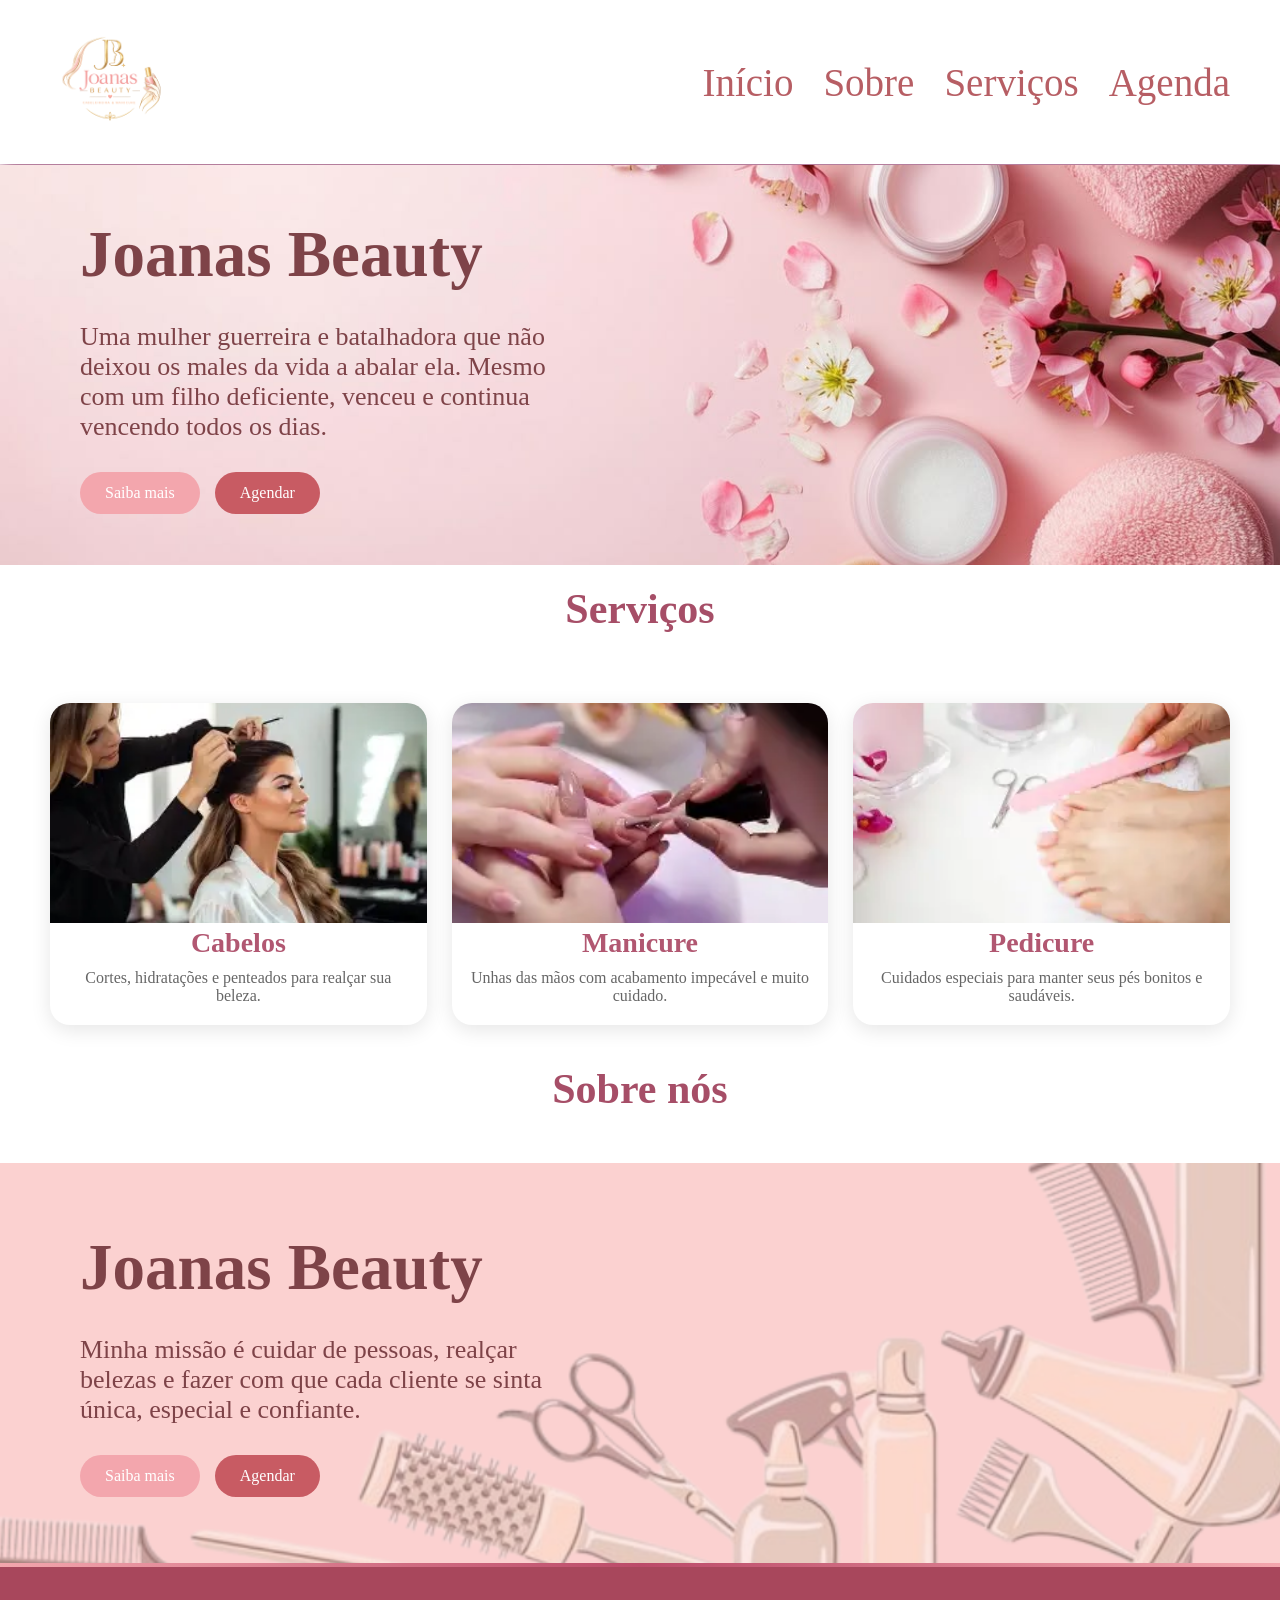
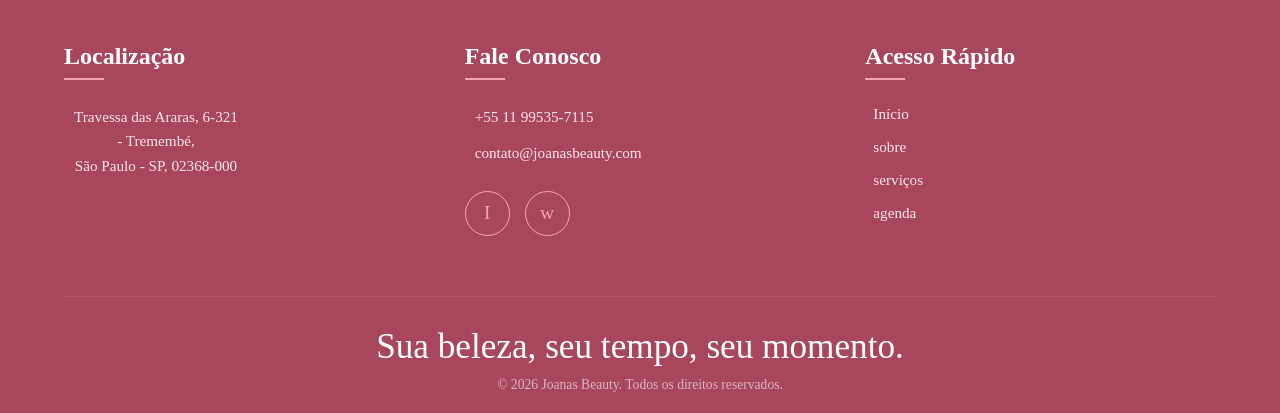
==== commit 332ebfe0: "quaseeeeeeee falta so as fotos" ====
--- a/index.html
+++ b/index.html
@@ -60,14 +60,13 @@
 </div>
 </div>
 <h1 class="you">Sobre nós</h1>
-<section class="banner1">
+<section class="banner4">
 
     <div class="textos">
         <h1>Joanas Beauty</h1>
 
         <p>
-            Uma mulher guerreira e batalhadora que não deixou os males da vida a abalar ela.
-            Mesmo com um filho deficiente, venceu e continua vencendo todos os dias.
+            Minha missão é cuidar de pessoas, realçar belezas e fazer com que cada cliente se sinta única, especial e confiante.
         </p>
 
         <div class="botoes">
--- a/style.css
+++ b/style.css
@@ -38,6 +38,30 @@
     background-image:url("./imagens/banner\ servicos.png");
     background-size:cover;
     background-position:center;
+}
+.banner4{
+    background-image:url("./imagens/banner1.png");
+    background-size:cover;
+    background-position:center;
+}
+.banner4{
+    height:400px;
+    display:flex;
+    align-items:center;
+    padding:0 80px;
+    margin-top:1px;
+}
+.banner5{
+    background-image:url("./imagens/banner\ servicos\ comeco.png");
+    background-size:cover;
+    background-position:center;
+}
+.banner5{
+    height:500px;
+    display:flex;
+    align-items:center;
+    padding:0 80px;
+    margin-top:1px;
 }
 .banner3{
     background-image:url("./imagens/banner\ servico\ homem.png");
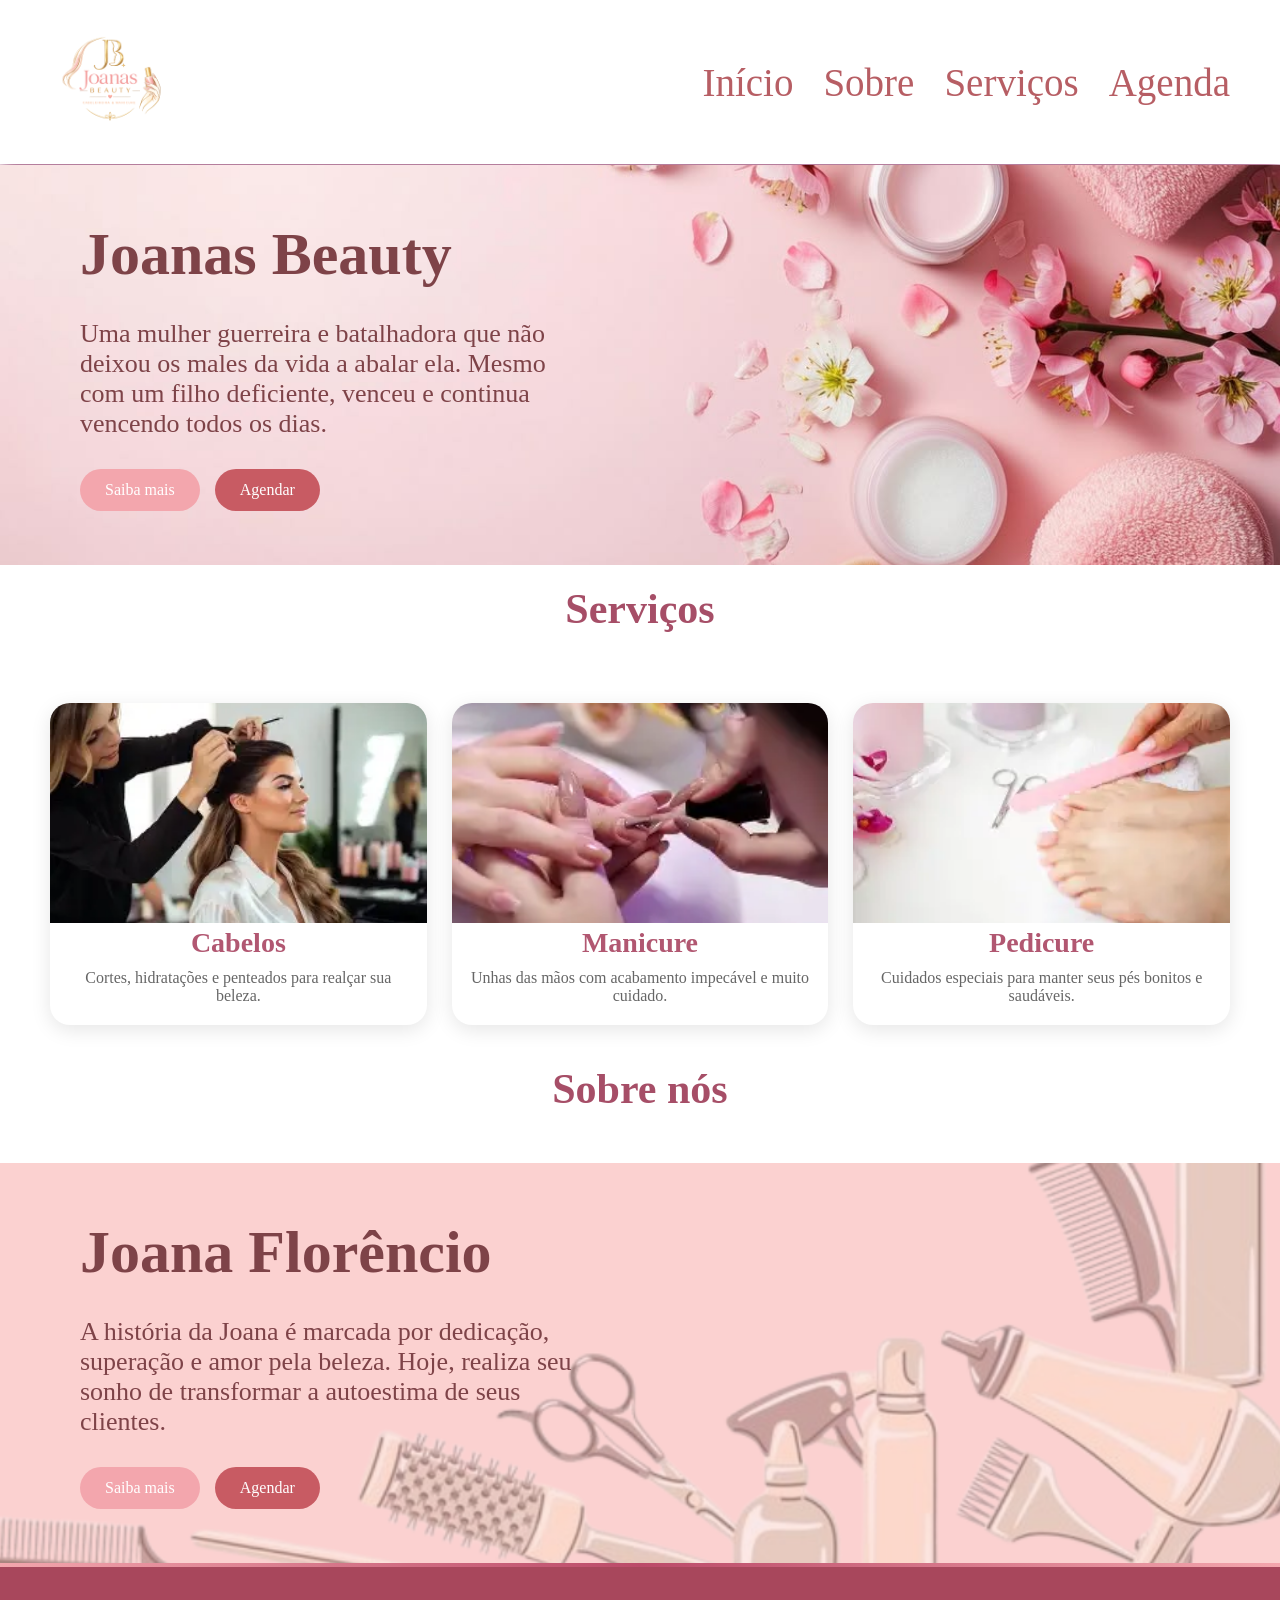
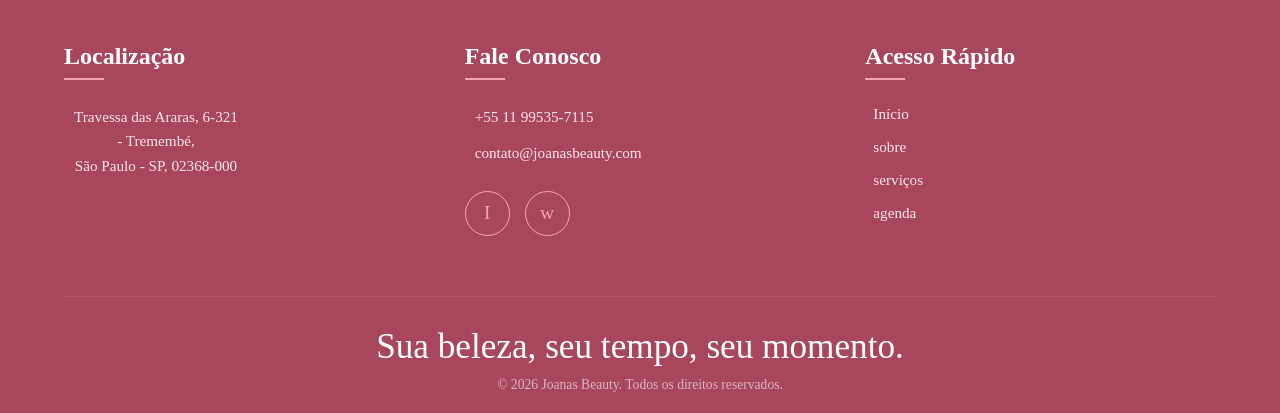
==== commit 1d141de5: "fibal sem responsive" ====
--- a/index.html
+++ b/index.html
@@ -63,11 +63,10 @@
 <section class="banner4">
 
     <div class="textos">
-        <h1>Joanas Beauty</h1>
+        <h1>Joana Florêncio</h1>
 
         <p>
-            Minha missão é cuidar de pessoas, realçar belezas e fazer com que cada cliente se sinta única, especial e confiante.
-        </p>
+A história da Joana é marcada por dedicação, superação e amor pela beleza. Hoje, realiza seu sonho de transformar a autoestima de seus clientes.        </p>
 
         <div class="botoes">
             <a href="./sobre.html" class="btn1">Saiba mais</a>
--- a/style.css
+++ b/style.css
@@ -102,7 +102,7 @@
 }
 
 .textos h1{
-    font-size:65px;
+    font-size:60px;
     margin-bottom:30px;
 }
 
